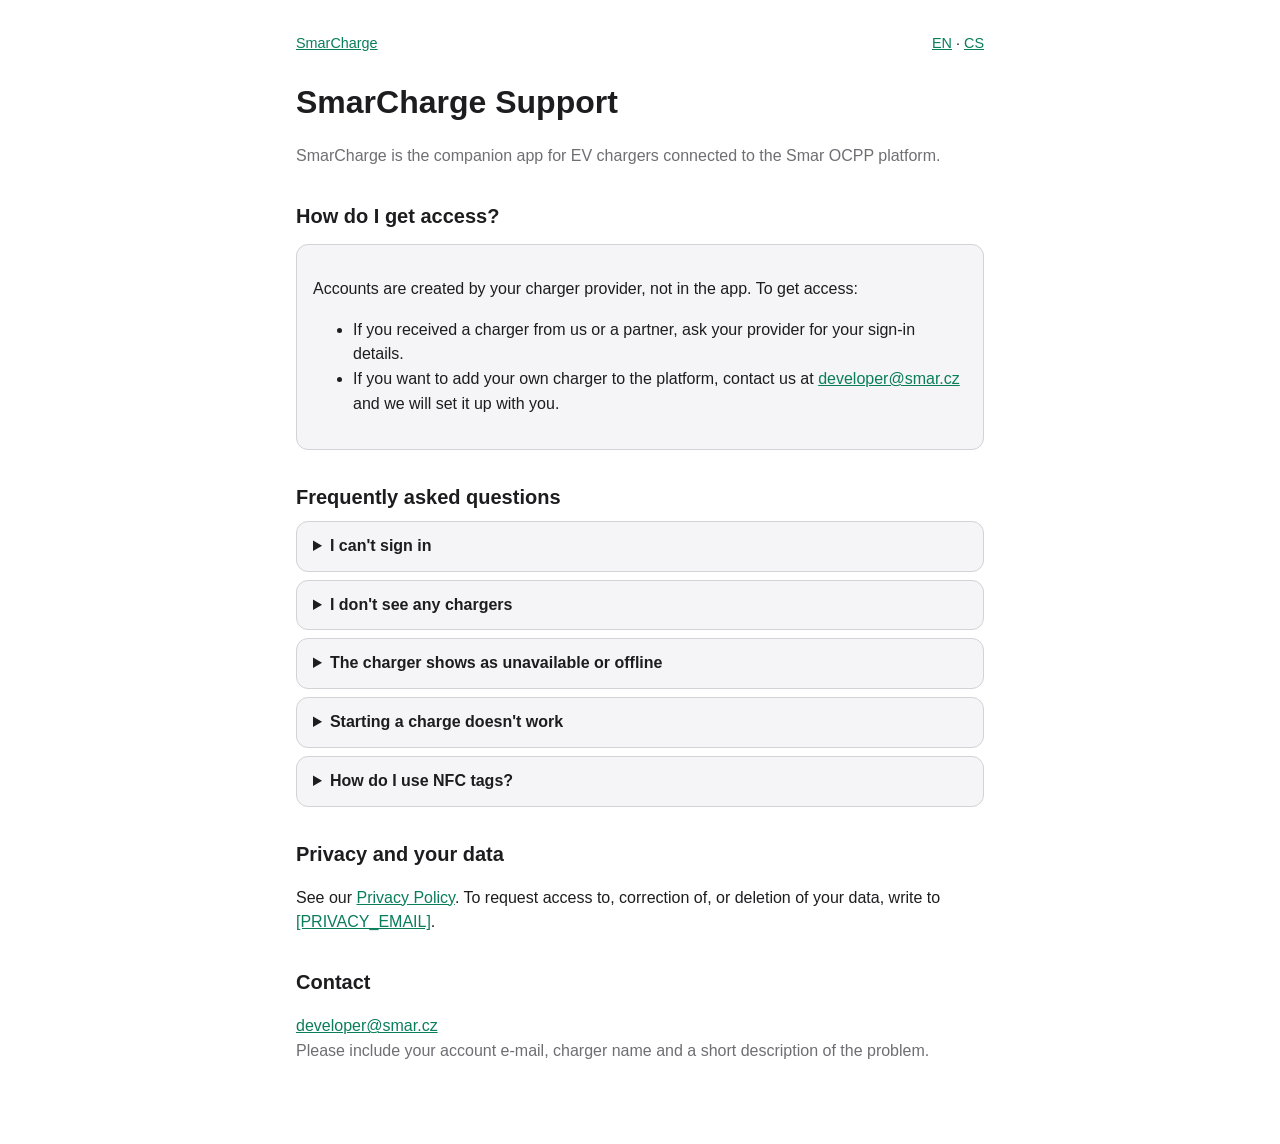
==== support/index.html @ bc1ef053 "Initial SmarCharge public Pages site." ====
<!doctype html>
<html lang="en">
<head>
<meta charset="utf-8">
<meta name="viewport" content="width=device-width, initial-scale=1">
<title>SmarCharge Support</title>
<link rel="stylesheet" href="../style.css">
<script src="../lang.js"></script>
</head>
<body>
<main>
<nav><a href="../">SmarCharge</a><span><a href="#" onclick="setLang('en');return false">EN</a> · <a href="#" onclick="setLang('cs');return false">CS</a></span></nav>

<section lang="en">
  <h1>SmarCharge Support</h1>
  <p class="lead">SmarCharge is the companion app for EV chargers connected to the Smar OCPP platform.</p>

  <h2>How do I get access?</h2>
  <div class="card">
    <p>Accounts are created by your charger provider, not in the app. To get access:</p>
    <ul>
      <li>If you received a charger from us or a partner, ask your provider for your sign-in details.</li>
      <li>If you want to add your own charger to the platform, contact us at <a href="mailto:developer@smar.cz">developer@smar.cz</a> and we will set it up with you.</li>
    </ul>
  </div>

  <h2>Frequently asked questions</h2>
  <details><summary>I can't sign in</summary>
    <p>Check that you use the e-mail and password from your provider. If you forgot the password or the account isn't active yet, contact your provider or <a href="mailto:developer@smar.cz">developer@smar.cz</a>.</p></details>
  <details><summary>I don't see any chargers</summary>
    <p>Your account must have a charger assigned. Ask your provider to add your charger to your account.</p></details>
  <details><summary>The charger shows as unavailable or offline</summary>
    <p>The charger has lost its connection or is faulted. Check its power and network, then try again. If it persists, contact your provider.</p></details>
  <details><summary>Starting a charge doesn't work</summary>
    <p>Make sure a vehicle is plugged in, the connector is available, and you have selected a tag (Account → Tags). If it still fails, contact support with the charger name and time.</p></details>
  <details><summary>How do I use NFC tags?</summary>
    <p>Open Account → Check NFC to scan or program a tag. NFC is optional and requires an iPhone with NFC support.</p></details>

  <h2>Privacy and your data</h2>
  <p>See our <a href="../privacy/">Privacy Policy</a>. To request access to, correction of, or deletion of your data, write to <a href="mailto:[PRIVACY_EMAIL]">[PRIVACY_EMAIL]</a>.</p>

  <h2>Contact</h2>
  <p><a href="mailto:developer@smar.cz">developer@smar.cz</a><br><span class="muted">Please include your account e-mail, charger name and a short description of the problem.</span></p>
</section>

<section lang="cs">
  <h1>Podpora SmarCharge</h1>
  <p class="lead">SmarCharge je aplikace pro nabíječky elektromobilů připojené k platformě Smar OCPP.</p>

  <h2>Jak získám přístup?</h2>
  <div class="card">
    <p>Účty zakládá provozovatel nabíječek, ne aplikace. Pro získání přístupu:</p>
    <ul>
      <li>Pokud jste nabíječku dostali od nás nebo od partnera, požádejte provozovatele o přihlašovací údaje.</li>
      <li>Pokud chcete na platformu přidat vlastní nabíječku, napište na <a href="mailto:developer@smar.cz">developer@smar.cz</a> a domluvíme se.</li>
    </ul>
  </div>

  <h2>Časté dotazy</h2>
  <details><summary>Nemohu se přihlásit</summary>
    <p>Zkontrolujte e-mail a heslo od provozovatele. Pokud jste heslo zapomněli nebo účet ještě není aktivní, kontaktujte provozovatele nebo <a href="mailto:developer@smar.cz">developer@smar.cz</a>.</p></details>
  <details><summary>Nevidím žádné nabíječky</summary>
    <p>K účtu musí být přiřazena nabíječka. Požádejte provozovatele, aby ji k vašemu účtu přidal.</p></details>
  <details><summary>Nabíječka je nedostupná nebo offline</summary>
    <p>Nabíječka ztratila připojení nebo hlásí závadu. Zkontrolujte napájení a síť a zkuste to znovu. Pokud problém trvá, kontaktujte provozovatele.</p></details>
  <details><summary>Nelze spustit nabíjení</summary>
    <p>Ujistěte se, že je vozidlo připojené, konektor je volný a máte vybraný tag (Účet → Tagy). Pokud to nepomůže, napište podpoře s názvem nabíječky a časem pokusu.</p></details>
  <details><summary>Jak používat NFC tagy?</summary>
    <p>V Účtu zvolte Check NFC a naskenujte nebo naprogramujte tag. NFC je volitelné a vyžaduje iPhone s podporou NFC.</p></details>

  <h2>Soukromí a vaše data</h2>
  <p>Viz <a href="../privacy/">Zásady ochrany osobních údajů</a>. O přístup k datům, opravu nebo smazání požádejte na <a href="mailto:[PRIVACY_EMAIL]">[PRIVACY_EMAIL]</a>.</p>

  <h2>Kontakt</h2>
  <p><a href="mailto:developer@smar.cz">developer@smar.cz</a><br><span class="muted">Uveďte prosím e-mail účtu, název nabíječky a stručný popis problému.</span></p>
</section>
</main>
</body>
</html>
---- style.css ----
:root { --bg:#fff; --fg:#1d1d1f; --muted:#6e6e73; --accent:#0a7d5a; --card:#f5f5f7; --line:#d2d2d7; }
@media (prefers-color-scheme: dark) {
  :root { --bg:#111; --fg:#f5f5f7; --muted:#a1a1a6; --accent:#3ddc97; --card:#1c1c1e; --line:#38383a; }
}
* { box-sizing: border-box; }
body { margin:0; background:var(--bg); color:var(--fg); font:16px/1.55 -apple-system,BlinkMacSystemFont,"Segoe UI",Roboto,sans-serif; }
main { max-width: 720px; margin: 0 auto; padding: 32px 16px 64px; }
h1 { font-size: 2rem; margin: 0 0 4px; }
h2 { font-size: 1.25rem; margin: 32px 0 8px; }
.lead, .muted { color: var(--muted); }
a { color: var(--accent); }
nav { display:flex; justify-content:space-between; gap:16px; font-size:.9rem; margin-bottom:24px; }
.card { background: var(--card); border: 1px solid var(--line); border-radius: 12px; padding: 16px; margin: 12px 0; }
details { background: var(--card); border: 1px solid var(--line); border-radius: 12px; padding: 12px 16px; margin: 8px 0; }
summary { cursor: pointer; font-weight: 600; }
table { width:100%; border-collapse: collapse; margin: 12px 0; font-size:.95rem; }
th, td { overflow-wrap:anywhere; text-align:left; vertical-align:top; padding:8px; border-bottom:1px solid var(--line); }
.table-wrap { overflow-x:auto; }
section[lang="cs"] { display: none; }
:root[data-lang="cs"] section[lang="en"] { display: none; }
:root[data-lang="cs"] section[lang="cs"] { display: block; }
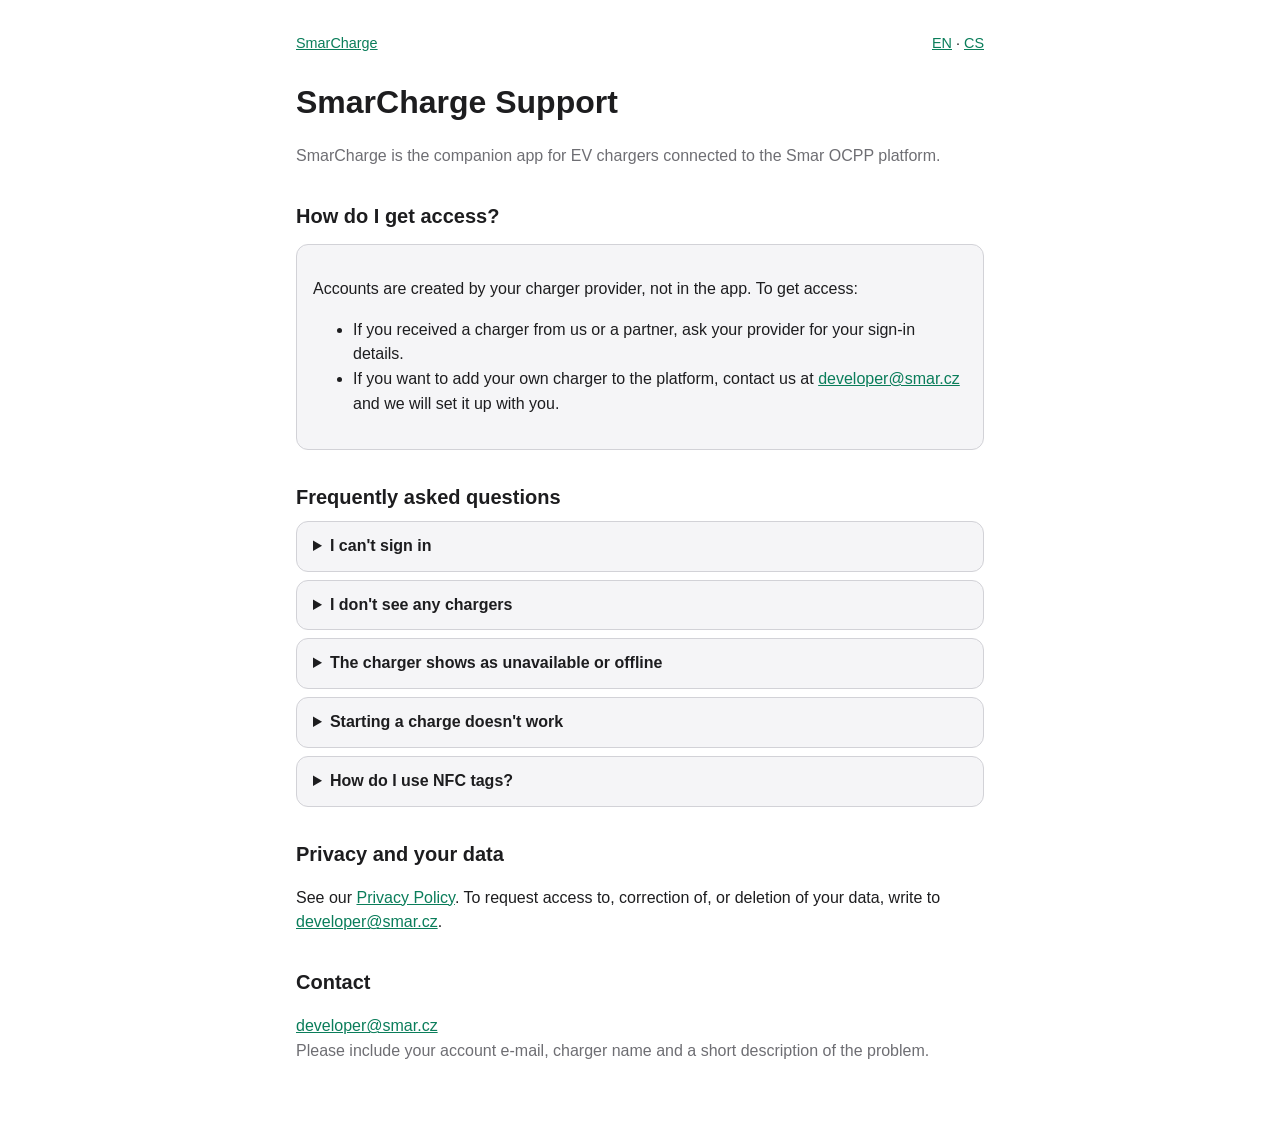
==== commit f8f2c442: "docs: fill SmarCharge privacy and support with SMAR legal details Controller is SMAR s.r.o.; Softwar" ====
--- a/support/index.html
+++ b/support/index.html
@@ -37,7 +37,7 @@
     <p>Open Account → Check NFC to scan or program a tag. NFC is optional and requires an iPhone with NFC support.</p></details>
 
   <h2>Privacy and your data</h2>
-  <p>See our <a href="../privacy/">Privacy Policy</a>. To request access to, correction of, or deletion of your data, write to <a href="mailto:[PRIVACY_EMAIL]">[PRIVACY_EMAIL]</a>.</p>
+  <p>See our <a href="../privacy/">Privacy Policy</a>. To request access to, correction of, or deletion of your data, write to <a href="mailto:developer@smar.cz">developer@smar.cz</a>.</p>
 
   <h2>Contact</h2>
   <p><a href="mailto:developer@smar.cz">developer@smar.cz</a><br><span class="muted">Please include your account e-mail, charger name and a short description of the problem.</span></p>
@@ -69,7 +69,7 @@
     <p>V Účtu zvolte Check NFC a naskenujte nebo naprogramujte tag. NFC je volitelné a vyžaduje iPhone s podporou NFC.</p></details>
 
   <h2>Soukromí a vaše data</h2>
-  <p>Viz <a href="../privacy/">Zásady ochrany osobních údajů</a>. O přístup k datům, opravu nebo smazání požádejte na <a href="mailto:[PRIVACY_EMAIL]">[PRIVACY_EMAIL]</a>.</p>
+  <p>Viz <a href="../privacy/">Zásady ochrany osobních údajů</a>. O přístup k datům, opravu nebo smazání požádejte na <a href="mailto:developer@smar.cz">developer@smar.cz</a>.</p>
 
   <h2>Kontakt</h2>
   <p><a href="mailto:developer@smar.cz">developer@smar.cz</a><br><span class="muted">Uveďte prosím e-mail účtu, název nabíječky a stručný popis problému.</span></p>
